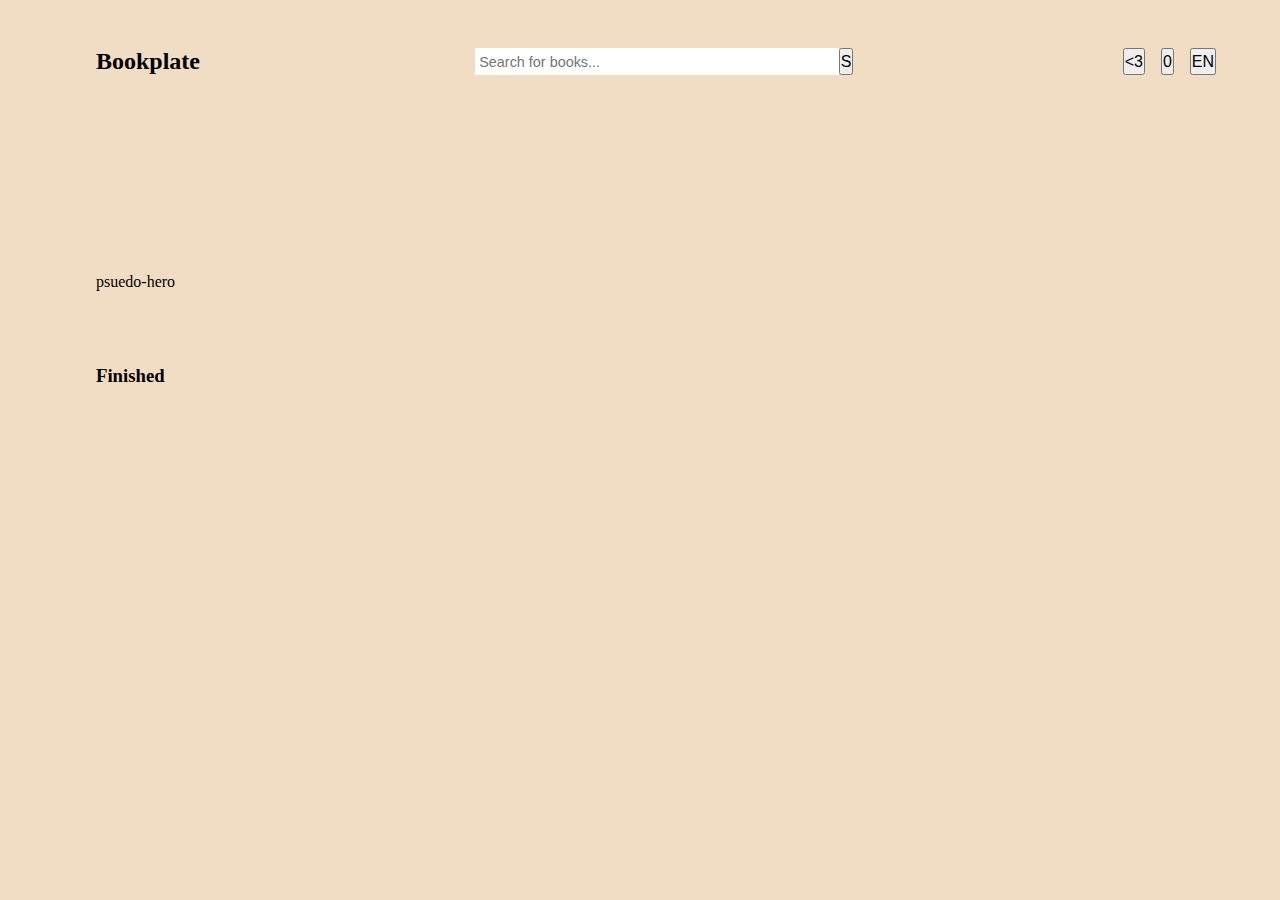
==== index.html @ c185d3dd "design changes" ====
<!DOCTYPE html>
<html lang="en">
<head>
    <script src="main.js"></script>
    <link rel="stylesheet" href="styles.css">
    <meta charset="UTF-8">
    <meta name="viewport" content="width=device-width, initial-scale=1.0">
    <title>BookArchive App</title>
</head>
<body>
    <div id="top-bar">
        <h1>Bookplate</h1>
        <div id="search-box">
            <input type="search" id="site-search" placeholder="Search for books...">
            <button id="search-button" onclick="searchTitle()">S</button>
        </div>
        <div id="top-nav">
        <button><3</button>
        <button>0</button>
        <button>EN</button>
        </div>
    </div>
    <div id="question">
    </div>
    <div id="answer-buttons">
    <button id="yes-button" onclick="clickYes()">Yes</button>
    <button id="no-button" onclick="clickNo()">No</button>
    </div>
    <div id="book-interface">
    psuedo-hero
    </div>
        <div id="favorites"></div>
    <div class="book-tables">
        <h3>Finished</h3>
        <div class="book-table" id="finished-table"></div>
        <div class="book-table" id="reading-table"></div>
        <div class="book-table" id="wishlist-table"></div>
    </div>
</body>
</html>
---- styles.css ----
* {
    display: border-box;
    margin: 0;
    padding: 0;
}
body {background-color: rgb(240, 221, 196);}
#top-bar {
    display: flex;
}
#favorites {
    padding: 0.3rem;
    display: flex;
}
#favorites div {
    margin: 0.3rem;
}
a { 
    color: rgb(71, 68, 231);
    text-decoration: none;
}
#top-bar {
    display: flex;
    padding: 3rem;
}
h1 {
    flex: 1;
    margin-left: 3rem;
    font-size: 1.5rem;
}
#search-box {
    display: flex;
    flex: 1;
}
#top-nav {
    flex: 1;
    display: flex;
    justify-content: flex-end;
}
#top-nav button {
    margin-right: 1rem;
}
#site-search {
    border:solid white;
    font-size: 0.9rem;
    padding: 0.1rem;
    width: 100%;
}
#question {
    margin-top: 1.5rem;
    display: flex;
    justify-content: center;
}
span {
    color:rgb(71, 68, 231);
}
#answer-buttons {
    margin-top: 0.5rem;
    display: flex;
    justify-content: center;
    visibility: hidden;
}
#book-interface {
    background-color: rgb(240, 221, 196);
    margin: 3rem;
    margin-bottom: 0;
    padding: 3rem;
    display: flex;
}
#book-interface h2 {
    margin-top: 1.5rem;
    margin-bottom: 3rem;
}
#similar-titles-container {
    width: 100%;
    display: flex;
    flex-direction: column;
}
#similar-titles-container h2 {
    margin: 0;
}
#similar-titles td {
    text-align: start;
}
#options {
    display:flex;
    flex-direction: column;
    align-items: flex-end;
}
#cover-image-container {
    display: flex;
    margin-right: 1.5rem;
}
.book-tables {
    padding: 3rem;
    padding-top: 1rem;
    display: flex;
    flex-direction: column;
    justify-content: center;
}
.book-table {
    display:flex;
    margin: 3rem;
    margin-top: 0;
}
button {
    font-size: 1rem;
}
table, th, td {
    border: 1px solid black;
    border-collapse: collapse;
  }
th, td {
    padding: 0.25rem;
}
td {
    text-align: center;
}
h3 {
    margin: 3rem;
    margin-bottom: 0;
    margin-top: 0;
}
#finished {
    display: flex;

}
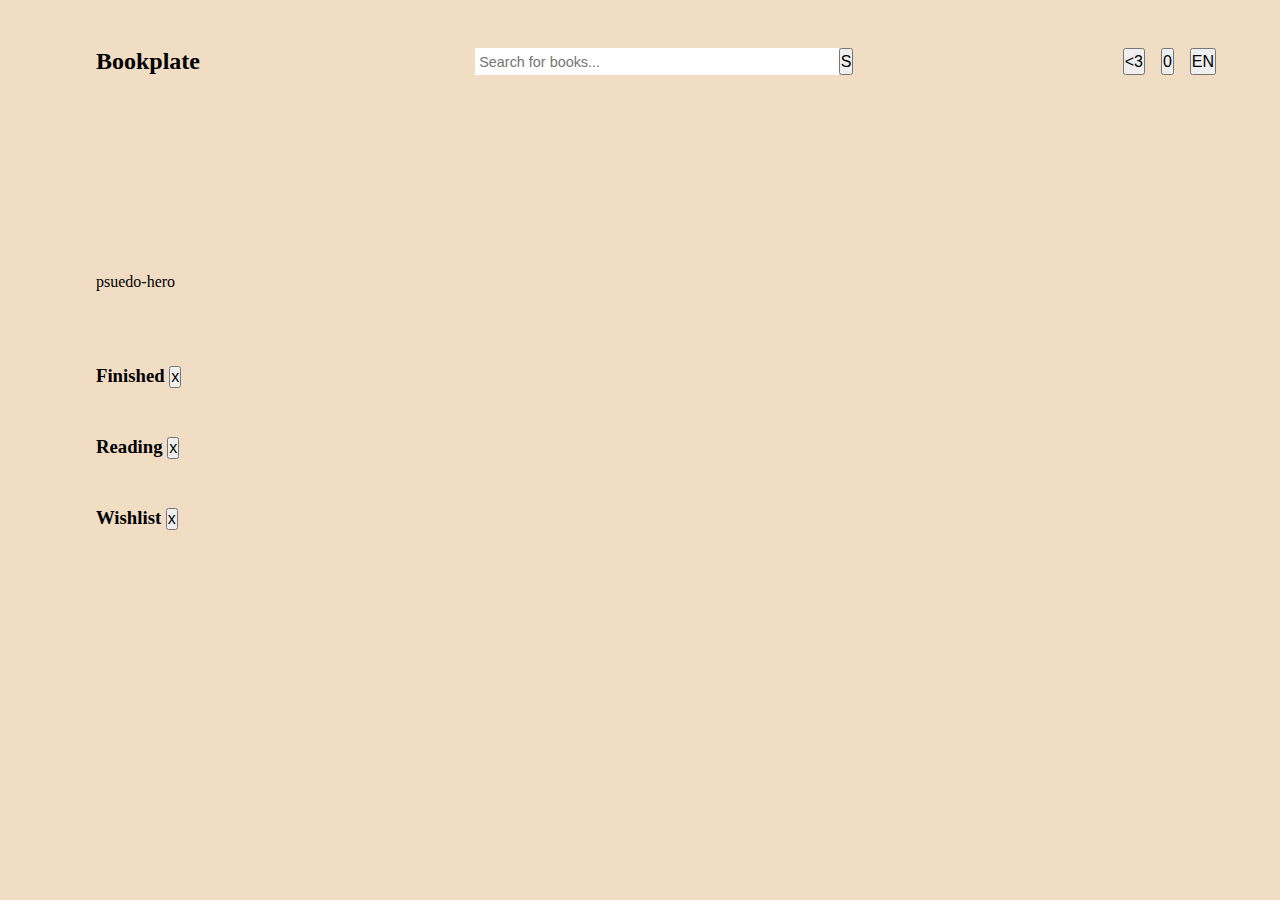
==== commit 54684d89: "implementing localStorage and clickable images" ====
--- a/index.html
+++ b/index.html
@@ -31,9 +31,11 @@
     </div>
         <div id="favorites"></div>
     <div class="book-tables">
-        <h3>Finished</h3>
+        <h3>Finished <button id="clear-button" onclick="clearTable('finished')">x</button></h3>
         <div class="book-table" id="finished-table"></div>
+        <h3>Reading <button id="clear-button" onclick="clearTable('reading')">x</button></h3>
         <div class="book-table" id="reading-table"></div>
+        <h3>Wishlist <button id="clear-button" onclick="clearTable('wishlist')">x</button></h3>
         <div class="book-table" id="wishlist-table"></div>
     </div>
 </body>
--- a/styles.css
+++ b/styles.css
@@ -122,5 +122,4 @@
 }
 #finished {
     display: flex;
-
 }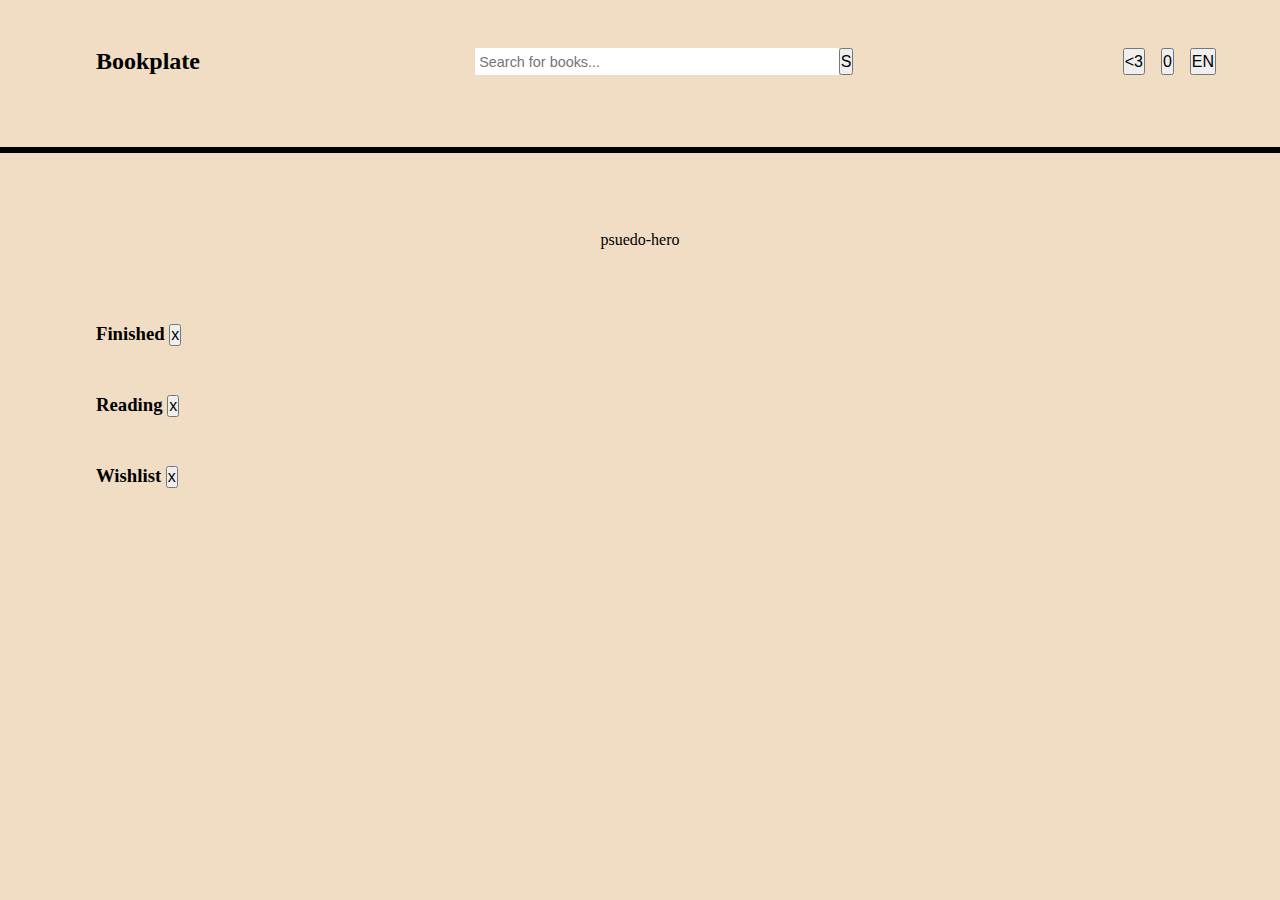
==== commit eb442a90: "desing changes" ====
--- a/index.html
+++ b/index.html
@@ -9,7 +9,7 @@
 </head>
 <body>
     <div id="top-bar">
-        <h1>Bookplate</h1>
+        <h1 onclick="location.reload();">Bookplate</h1> <!-- href -->
         <div id="search-box">
             <input type="search" id="site-search" placeholder="Search for books...">
             <button id="search-button" onclick="searchTitle()">S</button>
@@ -20,7 +20,7 @@
         <button>EN</button>
         </div>
     </div>
-    <div id="question">
+        <div id="question">
     </div>
     <div id="answer-buttons">
     <button id="yes-button" onclick="clickYes()">Yes</button>
--- a/styles.css
+++ b/styles.css
@@ -46,6 +46,7 @@
     width: 100%;
 }
 #question {
+    border: solid;
     margin-top: 1.5rem;
     display: flex;
     justify-content: center;
@@ -62,13 +63,16 @@
 #book-interface {
     background-color: rgb(240, 221, 196);
     margin: 3rem;
+    margin-top: 0;
     margin-bottom: 0;
     padding: 3rem;
     display: flex;
+    flex-direction: column;
+    align-items: center;
 }
 #book-interface h2 {
+    text-align: center;
     margin-top: 1.5rem;
-    margin-bottom: 3rem;
 }
 #similar-titles-container {
     width: 100%;
@@ -82,13 +86,22 @@
     text-align: start;
 }
 #options {
-    display:flex;
-    flex-direction: column;
-    align-items: flex-end;
+    display: flex;
+    justify-content: center;
+}
+#options button {
+    margin: 0.1rem;
+    width: 1.5rem;
+    height: 1.5rem;
 }
 #cover-image-container {
     display: flex;
-    margin-right: 1.5rem;
+    height: 15rem;
+    width: 10rem;
+}
+#cover-image {
+    height: 15rem;
+    width: 10rem;
 }
 .book-tables {
     padding: 3rem;
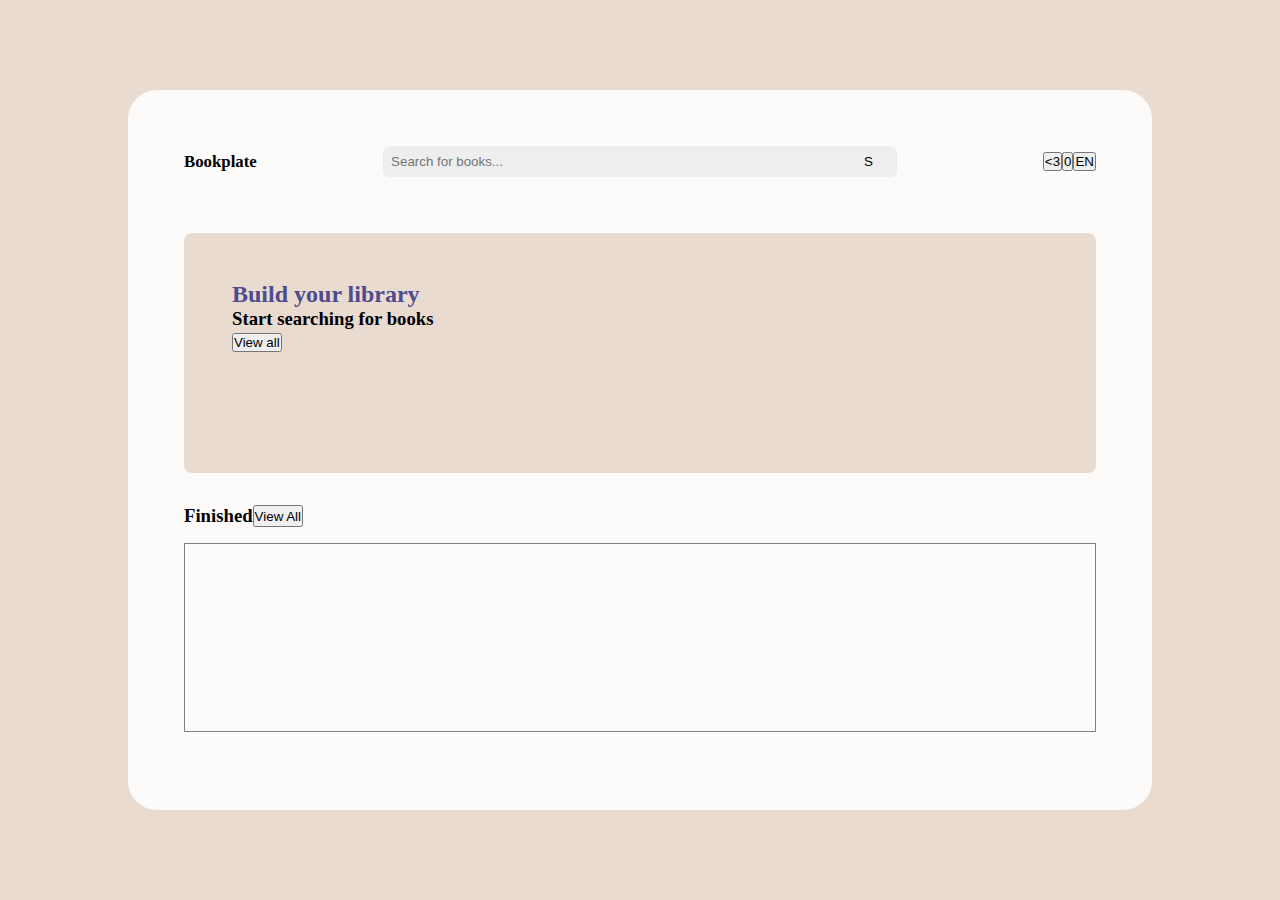
==== commit 329b9814: "basic structure" ====
--- a/index.html
+++ b/index.html
@@ -5,38 +5,35 @@
     <link rel="stylesheet" href="styles.css">
     <meta charset="UTF-8">
     <meta name="viewport" content="width=device-width, initial-scale=1.0">
-    <title>BookArchive App</title>
+    <title>Booklet App</title>
 </head>
 <body>
-    <div id="top-bar">
-        <h1 onclick="location.reload();">Bookplate</h1> <!-- href -->
-        <div id="search-box">
-            <input type="search" id="site-search" placeholder="Search for books...">
-            <button id="search-button" onclick="searchTitle()">S</button>
+    <div id="app-container">
+        <div id="top-bar">
+            <div id="logo">
+                <h1 onclick="location.reload();">Bookplate</h1> <!-- href -->
+            </div>
+            <div id="search-box">
+                <input type="search" id="site-search" placeholder="Search for books...">
+                <button id="search-button" onclick="searchTitle()">S</button>
+            </div>
+            <div id="top-icons">
+                <button><3</button>
+                <button>0</button>
+                <button>EN</button>
+            </div>
         </div>
-        <div id="top-nav">
-        <button><3</button>
-        <button>0</button>
-        <button>EN</button>
+        <div id="book-interface">
+            <h2>Build your library</h2>
+            <h3>Start searching for books<h3>
+            <button>View all</button>
         </div>
+    <div id="current-shelf">
+        <h3>Finished</h3>
+        <button>View All</button>
     </div>
-        <div id="question">
+    <div id="books-container">
     </div>
-    <div id="answer-buttons">
-    <button id="yes-button" onclick="clickYes()">Yes</button>
-    <button id="no-button" onclick="clickNo()">No</button>
-    </div>
-    <div id="book-interface">
-    psuedo-hero
-    </div>
-        <div id="favorites"></div>
-    <div class="book-tables">
-        <h3>Finished <button id="clear-button" onclick="clearTable('finished')">x</button></h3>
-        <div class="book-table" id="finished-table"></div>
-        <h3>Reading <button id="clear-button" onclick="clearTable('reading')">x</button></h3>
-        <div class="book-table" id="reading-table"></div>
-        <h3>Wishlist <button id="clear-button" onclick="clearTable('wishlist')">x</button></h3>
-        <div class="book-table" id="wishlist-table"></div>
     </div>
 </body>
 </html>--- a/styles.css
+++ b/styles.css
@@ -3,136 +3,85 @@
     margin: 0;
     padding: 0;
 }
-body {background-color: rgb(240, 221, 196);}
-#top-bar {
+/* 
+##e9dbd0 - light-beige
+#E5CCB8 - beige (button)
+#FCFBFA - off-white
+#4f4b8f - purple
+
+#B8AAA7 - brown
+#F0BBE3 - pink
+#7E6A80 - gray (font)
+#3B2F4A - dark-purple
+#EAA451 - orange
+*/
+body {
+    background-color: #e9dbd0;
+    height: 100vh;
+    width: 100vw;
     display: flex;
 }
-#favorites {
-    padding: 0.3rem;
-    display: flex;
-}
-#favorites div {
-    margin: 0.3rem;
-}
-a { 
-    color: rgb(71, 68, 231);
-    text-decoration: none;
+#app-container {
+    margin: auto;
+    background-color: #FCFBFA;
+    width: 80%;
+    height: 80%;
+    border-radius: 1.8rem;
 }
 #top-bar {
     display: flex;
-    padding: 3rem;
+    align-items: center;
+    margin: 3.5rem;
 }
-h1 {
+#logo {
+    font-size: 0.525rem;
     flex: 1;
-    margin-left: 3rem;
-    font-size: 1.5rem;
 }
 #search-box {
     display: flex;
-    flex: 1;
+    background-color: #eeeeee;
+    flex: 2.5;
+    padding: 0.5rem;
+    border-radius: 0.4rem;
 }
-#top-nav {
+#site-search {
+    width: 100%;
+    border: none;
+    background: none;
+    outline: none;
+    
+}
+#search-button {
+    margin-right: 1rem;
+    border: none;
+    background: none;
+}
+#top-icons {
     flex: 1;
     display: flex;
     justify-content: flex-end;
 }
-#top-nav button {
-    margin-right: 1rem;
+#book-interface {
+    padding: 3rem;
+    border-radius: 0.5rem;
+    margin-left: 3.5rem;
+    margin-right: 3.5rem;
+    height: 20%;
+    background-color: #e9dbd0;
 }
-#site-search {
-    border:solid white;
-    font-size: 0.9rem;
-    padding: 0.1rem;
-    width: 100%;
+h2 {
+    color: #4f4b8f;
 }
-#question {
-    border: solid;
-    margin-top: 1.5rem;
+#current-shelf {
     display: flex;
-    justify-content: center;
+    margin-left: 3.5rem;
+    margin-right: 3.5rem;
+    margin-top: 2rem;
+    margin-bottom: 1rem;
 }
-span {
-    color:rgb(71, 68, 231);
-}
-#answer-buttons {
-    margin-top: 0.5rem;
-    display: flex;
-    justify-content: center;
-    visibility: hidden;
-}
-#book-interface {
-    background-color: rgb(240, 221, 196);
-    margin: 3rem;
-    margin-top: 0;
-    margin-bottom: 0;
-    padding: 3rem;
-    display: flex;
-    flex-direction: column;
-    align-items: center;
-}
-#book-interface h2 {
-    text-align: center;
-    margin-top: 1.5rem;
-}
-#similar-titles-container {
-    width: 100%;
-    display: flex;
-    flex-direction: column;
-}
-#similar-titles-container h2 {
-    margin: 0;
-}
-#similar-titles td {
-    text-align: start;
-}
-#options {
-    display: flex;
-    justify-content: center;
-}
-#options button {
-    margin: 0.1rem;
-    width: 1.5rem;
-    height: 1.5rem;
-}
-#cover-image-container {
-    display: flex;
-    height: 15rem;
-    width: 10rem;
-}
-#cover-image {
-    height: 15rem;
-    width: 10rem;
-}
-.book-tables {
-    padding: 3rem;
-    padding-top: 1rem;
-    display: flex;
-    flex-direction: column;
-    justify-content: center;
-}
-.book-table {
-    display:flex;
-    margin: 3rem;
-    margin-top: 0;
-}
-button {
-    font-size: 1rem;
-}
-table, th, td {
-    border: 1px solid black;
-    border-collapse: collapse;
-  }
-th, td {
-    padding: 0.25rem;
-}
-td {
-    text-align: center;
-}
-h3 {
-    margin: 3rem;
-    margin-bottom: 0;
-    margin-top: 0;
-}
-#finished {
-    display: flex;
+#books-container {
+    border: 1px gray solid;
+    margin-left: 3.5rem;
+    margin-right: 3.5rem;
+    height: 26%;
 }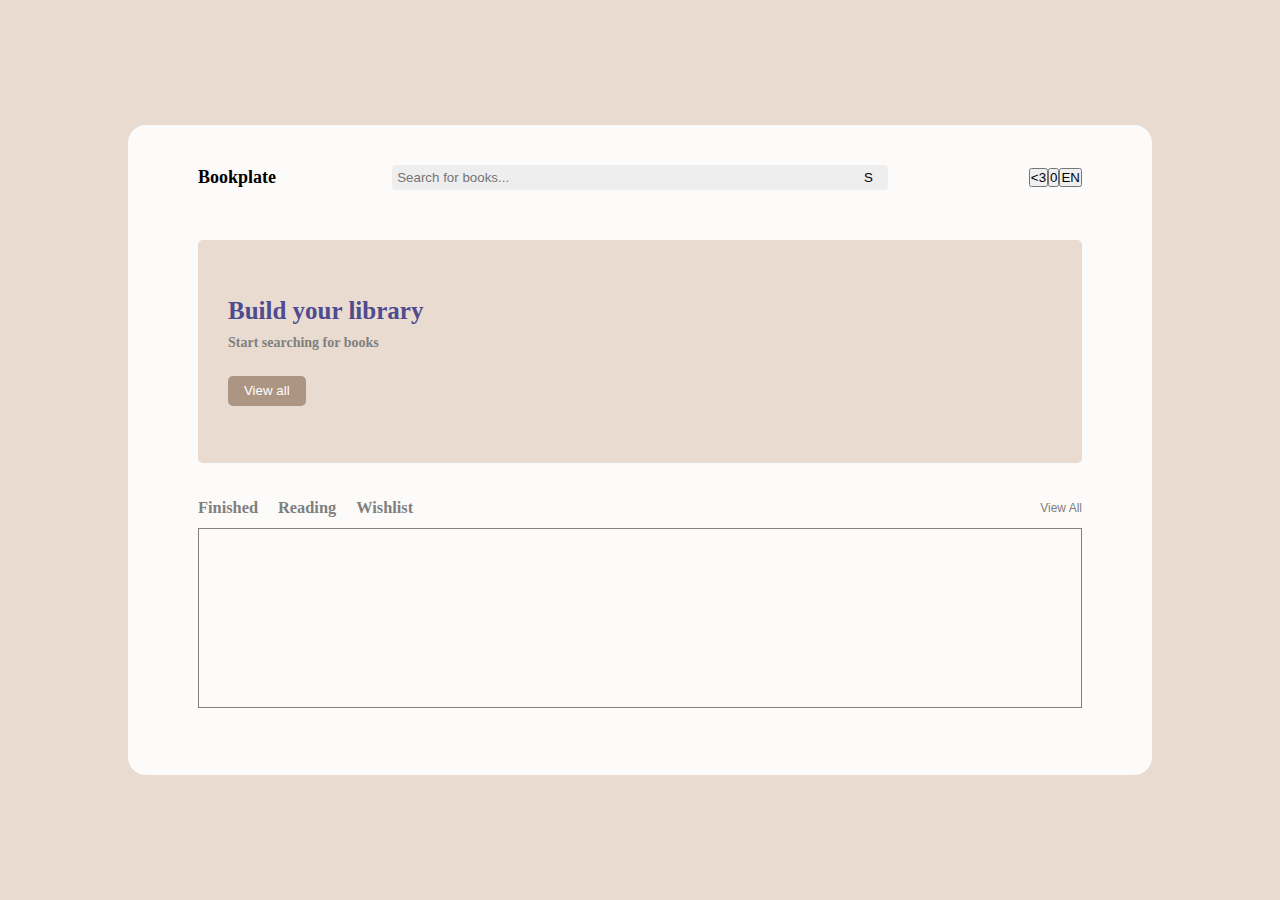
==== commit f41da254: "design" ====
--- a/index.html
+++ b/index.html
@@ -11,7 +11,7 @@
     <div id="app-container">
         <div id="top-bar">
             <div id="logo">
-                <h1 onclick="location.reload();">Bookplate</h1> <!-- href -->
+                <h1 id="logo-text" onclick="location.reload();">Bookplate</h1> <!-- href -->
             </div>
             <div id="search-box">
                 <input type="search" id="site-search" placeholder="Search for books...">
@@ -26,14 +26,16 @@
         <div id="book-interface">
             <h2>Build your library</h2>
             <h3>Start searching for books<h3>
-            <button>View all</button>
+            <button id="hero-view-all">View all</button>
         </div>
     <div id="current-shelf">
         <h3>Finished</h3>
+        <h3>Reading</h3>
+        <h3>Wishlist</h3>
         <button>View All</button>
     </div>
-    <div id="books-container">
-    </div>
+        <div id="books-container">
+        </div>
     </div>
 </body>
 </html>--- a/styles.css
+++ b/styles.css
@@ -3,6 +3,9 @@
     margin: 0;
     padding: 0;
 }
+html { font-size: 62.5%; } 
+body { font-size: 1.4rem; } /* =14px */
+h1   { font-size: 2.4rem; } /* =24px */
 /* 
 ##e9dbd0 - light-beige
 #E5CCB8 - beige (button)
@@ -25,17 +28,22 @@
     margin: auto;
     background-color: #FCFBFA;
     width: 80%;
-    height: 80%;
+    min-height: 65rem;
+    height: 70%;
     border-radius: 1.8rem;
 }
 #top-bar {
     display: flex;
     align-items: center;
-    margin: 3.5rem;
+    margin: 4rem;
+    margin-left: 7rem;
+    margin-right: 7rem;
 }
 #logo {
-    font-size: 0.525rem;
     flex: 1;
+}
+#logo-text {
+    font-size: 1.8rem;
 }
 #search-box {
     display: flex;
@@ -62,26 +70,59 @@
     justify-content: flex-end;
 }
 #book-interface {
+    display: flex;
+    flex-direction: column;
     padding: 3rem;
     border-radius: 0.5rem;
-    margin-left: 3.5rem;
-    margin-right: 3.5rem;
-    height: 20%;
+    margin-top: 5rem;
+    margin-left: 7rem;
+    margin-right: 7rem;
+    height: 25%;
     background-color: #e9dbd0;
+    justify-content: center;
+}
+#book-interface h2 {
+    font-size: 2.5rem;
+}
+#book-interface h3 {
+    margin-top: 1rem;
+    font-size: 1.4rem;
+    color: gray;
+}
+#hero-view-all {
+    margin-top: 1.5rem;
+    background: #ac9583;
+    color: white;
+    padding: 0.75rem;
+    border-radius: 0.5rem;
+    border:none;
+    width: 7.75rem;
 }
 h2 {
     color: #4f4b8f;
 }
 #current-shelf {
     display: flex;
-    margin-left: 3.5rem;
-    margin-right: 3.5rem;
-    margin-top: 2rem;
+    margin-left: 7rem;
+    margin-right: 7rem;
+    margin-top: 3.5rem;
     margin-bottom: 1rem;
 }
+#current-shelf h3 {
+    margin-right: 2rem;
+    color: gray;
+}
+#current-shelf button {
+    font-size: 1.2rem;
+    margin-left: auto;
+    border: none;
+    background: none;
+    color: gray;
+}
 #books-container {
+    display: flex;
     border: 1px gray solid;
-    margin-left: 3.5rem;
-    margin-right: 3.5rem;
-    height: 26%;
+    margin-left: 7rem;
+    margin-right: 7rem;
+    height: 27.5%;
 }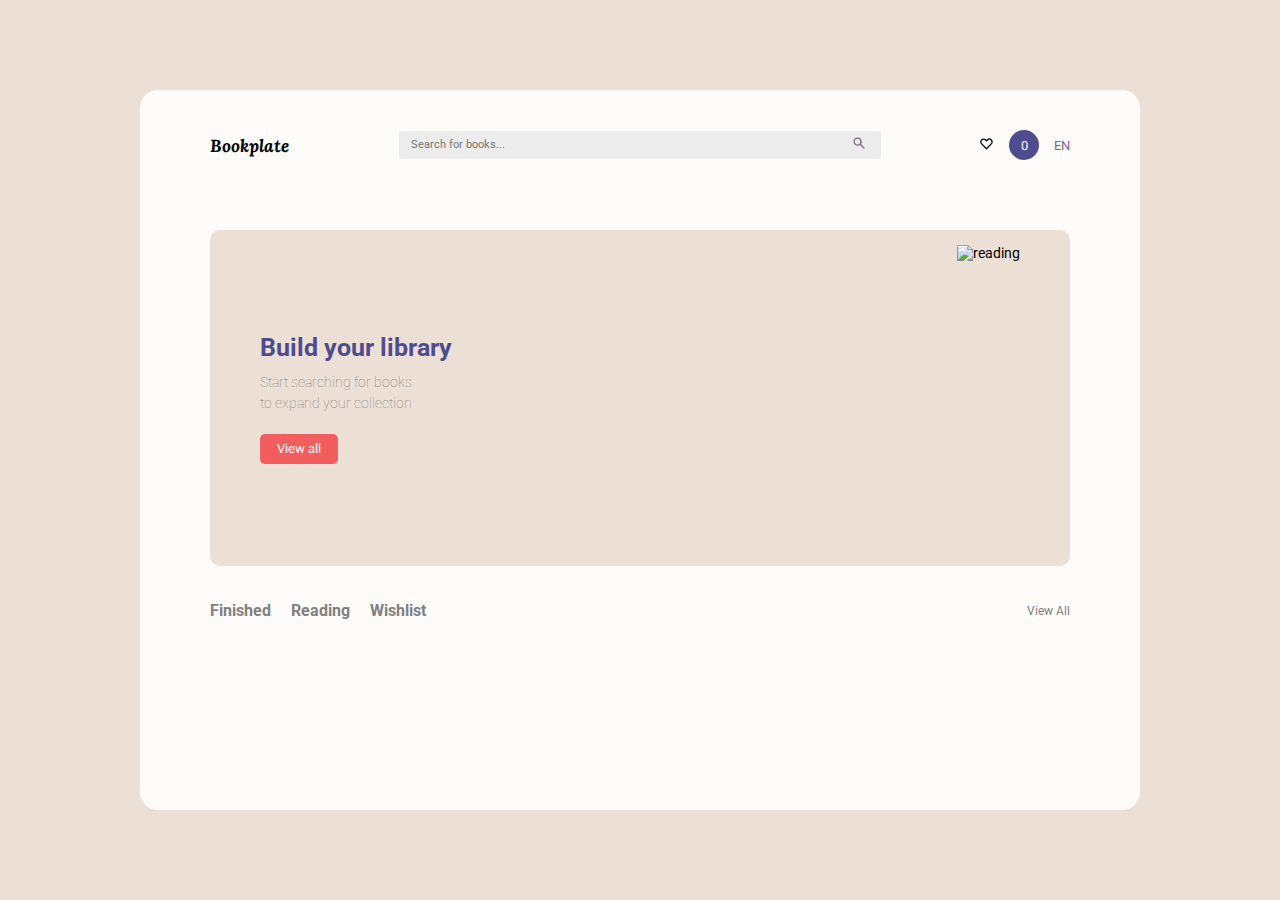
==== commit e80d6068: "design changes" ====
--- a/index.html
+++ b/index.html
@@ -1,6 +1,10 @@
 <!DOCTYPE html>
 <html lang="en">
 <head>
+    <link rel="preconnect" href="https://fonts.gstatic.com"> 
+    <link href="https://fonts.googleapis.com/css2?family=Lora:ital,wght@1,700&display=swap" rel="stylesheet">
+    <link rel="preconnect" href="https://fonts.gstatic.com"> 
+    <link href="https://fonts.googleapis.com/css2?family=Roboto&display=swap" rel="stylesheet">
     <script src="main.js"></script>
     <link rel="stylesheet" href="styles.css">
     <meta charset="UTF-8">
@@ -15,18 +19,33 @@
             </div>
             <div id="search-box">
                 <input type="search" id="site-search" placeholder="Search for books...">
-                <button id="search-button" onclick="searchTitle()">S</button>
+                <button id="search-button" onclick="searchTitle()">
+                    <svg xmlns="http://www.w3.org/2000/svg" viewBox="0 0 20 20" fill="currentColor">
+                        <path fill-rule="evenodd" d="M8 4a4 4 0 100 8 4 4 0 000-8zM2 8a6 6 0 1110.89 3.476l4.817 4.817a1 1 0 01-1.414 1.414l-4.816-4.816A6 6 0 012 8z" clip-rule="evenodd" />
+                    </svg>
+                </button>
             </div>
             <div id="top-icons">
-                <button><3</button>
-                <button>0</button>
-                <button>EN</button>
+                <button id="favorites-button">
+                    <svg xmlns="http://www.w3.org/2000/svg" fill="none" viewBox="0 0 24 24" stroke="currentColor">
+                        <path stroke-linecap="round" stroke-linejoin="round" stroke-width="2" 
+                         d="M4.318 6.318a4.5 4.5 0 000 6.364L12 20.364l7.682-7.682a4.5 4.5 0
+                         00-6.364-6.364L12 7.636l-1.318-1.318a4.5 4.5 0 00-6.364 0z" />
+                    </svg>
+                </button>
+                <button id="top-counter">0</button>
+                <button id="language-button">EN</button>
             </div>
         </div>
         <div id="book-interface">
-            <h2>Build your library</h2>
-            <h3>Start searching for books<h3>
-            <button id="hero-view-all">View all</button>
+            <div id="hero-text">
+                <h2>Build your library</h2>
+                <h3>Start searching for books</br>to expand your collection<h3>
+                <button id="hero-view-all">View all</button>
+            </div>
+            <div id="hero-image">
+                <img src='https://svgshare.com/i/TD3.svg' title='reading' />
+            </div>
         </div>
     <div id="current-shelf">
         <h3>Finished</h3>
--- a/styles.css
+++ b/styles.css
@@ -2,6 +2,7 @@
     display: border-box;
     margin: 0;
     padding: 0;
+    font-family: 'Roboto', sans-serif;
 }
 html { font-size: 62.5%; } 
 body { font-size: 1.4rem; } /* =14px */
@@ -19,7 +20,7 @@
 #EAA451 - orange
 */
 body {
-    background-color: #e9dbd0;
+    background-color: #ecdfd5;
     height: 100vh;
     width: 100vw;
     display: flex;
@@ -27,9 +28,10 @@
 #app-container {
     margin: auto;
     background-color: #FCFBFA;
-    width: 80%;
+    min-width: 100rem;
+    width: 75%;
     min-height: 65rem;
-    height: 70%;
+    height: 80%;
     border-radius: 1.8rem;
 }
 #top-bar {
@@ -43,16 +45,20 @@
     flex: 1;
 }
 #logo-text {
-    font-size: 1.8rem;
+    font-family: 'Lora', serif;
+    font-style: italic;
+    font-size: 1.75rem;
 }
 #search-box {
     display: flex;
-    background-color: #eeeeee;
+    background-color: #ECECEC;
     flex: 2.5;
     padding: 0.5rem;
     border-radius: 0.4rem;
 }
 #site-search {
+    font-size: 1.125rem;
+    margin-left: 0.7rem;
     width: 100%;
     border: none;
     background: none;
@@ -63,35 +69,75 @@
     margin-right: 1rem;
     border: none;
     background: none;
+    width: 1.5rem;
+    color: #7E6A80;
 }
 #top-icons {
     flex: 1;
     display: flex;
     justify-content: flex-end;
 }
+#favorites-button {
+    width: 1.5rem;
+    border: none;
+    background: none;
+    margin-right: 1.5rem;
+}
+#top-counter {
+    background-color: #4f4b8f;
+    width: 3rem;
+    height: 3rem;
+    border: none;
+    color: #FCFBFA;
+    border-radius: 50%;
+    margin-right: 1.5rem;
+}
+#language-button {
+    color: #7E6A80;
+    border: none;
+    background: none;
+}
 #book-interface {
     display: flex;
-    flex-direction: column;
-    padding: 3rem;
-    border-radius: 0.5rem;
-    margin-top: 5rem;
+    padding: 1.5rem;
+    padding-left: 5rem;
+    padding-right: 5rem;
+    border-radius: 1rem;
     margin-left: 7rem;
     margin-right: 7rem;
-    height: 25%;
-    background-color: #e9dbd0;
+    margin-top: 7rem;
+    height: 42.5%;
+    background-color: #ecdfd5;
+}
+#hero-text {
+    flex: 1;
+    display: flex;
+    flex-direction: column;
     justify-content: center;
+}
+#hero-image {
+    display: flex;
+    flex: 1;
+}
+#hero-image img {
+    display: flex;
+    margin-left: auto;
+    max-height: 100%;
+    max-width: 100%;
 }
 #book-interface h2 {
     font-size: 2.5rem;
 }
 #book-interface h3 {
+    font-weight: 100;
     margin-top: 1rem;
     font-size: 1.4rem;
     color: gray;
+    line-height: 150%;
 }
 #hero-view-all {
-    margin-top: 1.5rem;
-    background: #ac9583;
+    margin-top: 1rem;
+    background: #F25E5E;
     color: white;
     padding: 0.75rem;
     border-radius: 0.5rem;
@@ -120,8 +166,8 @@
     color: gray;
 }
 #books-container {
+    margin-top: 1rem;
     display: flex;
-    border: 1px gray solid;
     margin-left: 7rem;
     margin-right: 7rem;
     height: 27.5%;
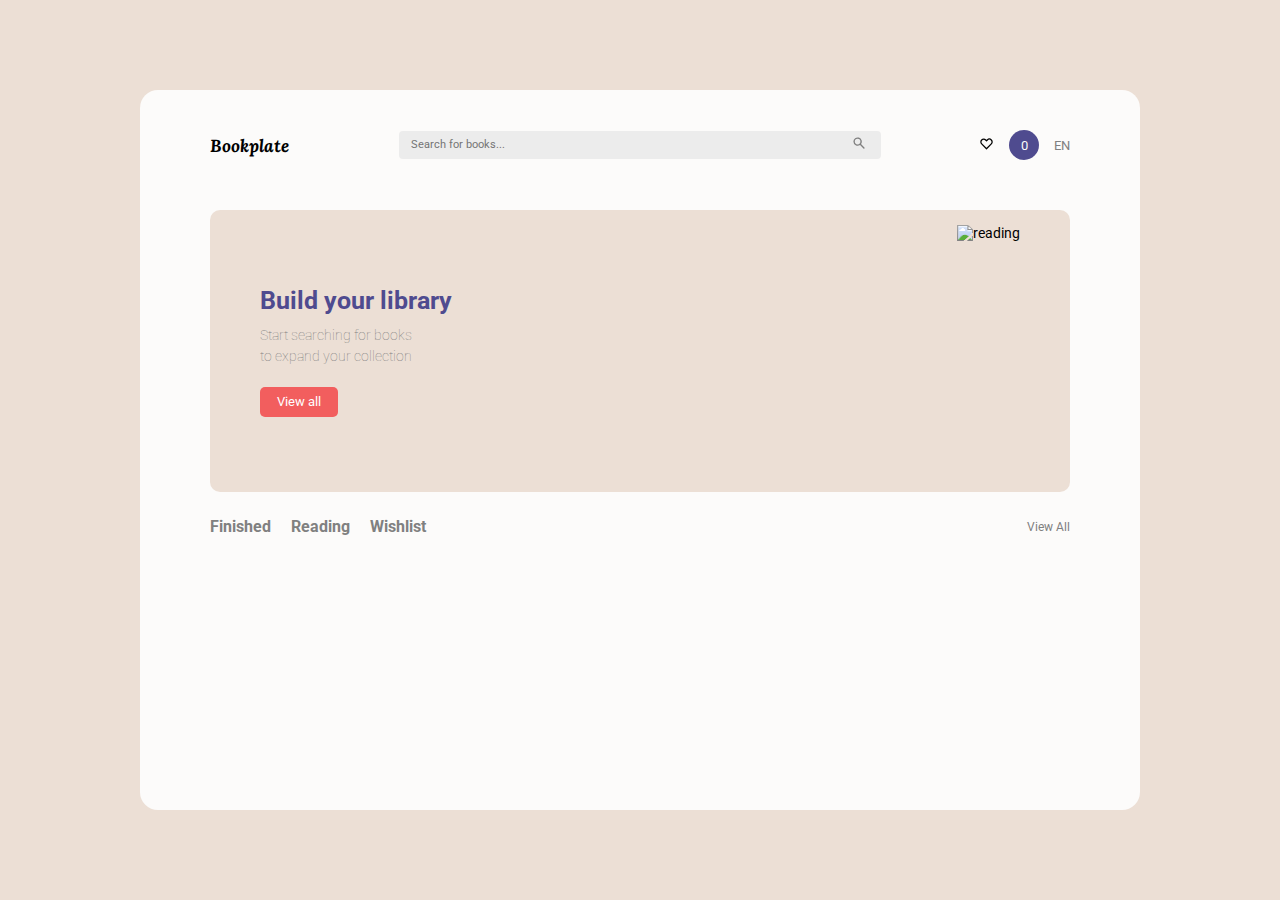
==== commit ffc5c48d: "options and bookshelves" ====
--- a/index.html
+++ b/index.html
@@ -47,13 +47,14 @@
                 <img src='https://svgshare.com/i/TD3.svg' title='reading' />
             </div>
         </div>
-    <div id="current-shelf">
-        <h3>Finished</h3>
-        <h3>Reading</h3>
-        <h3>Wishlist</h3>
-        <button>View All</button>
-    </div>
-        <div id="books-container">
+    <div id="bookshelf">
+        <div id="current-shelf">
+            <h3>Finished</h3>
+            <h3>Reading</h3>
+            <h3>Wishlist</h3>
+            <button>View All</button>
+        </div>
+            <div id="books-container">
         </div>
     </div>
 </body>
--- a/styles.css
+++ b/styles.css
@@ -30,7 +30,7 @@
     background-color: #FCFBFA;
     min-width: 100rem;
     width: 75%;
-    min-height: 65rem;
+    min-height: 67rem;
     height: 80%;
     border-radius: 1.8rem;
 }
@@ -70,7 +70,7 @@
     border: none;
     background: none;
     width: 1.5rem;
-    color: #7E6A80;
+    color: gray;
 }
 #top-icons {
     flex: 1;
@@ -93,7 +93,7 @@
     margin-right: 1.5rem;
 }
 #language-button {
-    color: #7E6A80;
+    color: gray;
     border: none;
     background: none;
 }
@@ -105,8 +105,8 @@
     border-radius: 1rem;
     margin-left: 7rem;
     margin-right: 7rem;
-    margin-top: 7rem;
-    height: 42.5%;
+    margin-top: 5rem;
+    height: 35%;
     background-color: #ecdfd5;
 }
 #hero-text {
@@ -144,6 +144,93 @@
     border:none;
     width: 7.75rem;
 }
+#question-box {
+    display: flex;
+    align-items: center;
+    justify-content: center;
+    width: 100%;
+    padding: 5rem;
+    flex-direction: column;
+}
+#question-box a, #book-interface a { 
+    color: #4C25D9;
+    text-decoration: none;
+}
+#answer-buttons {
+    display: flex;
+    margin-top: 3.5rem;
+}
+#answer-buttons button {
+    font-size: 1.6rem;
+    color: white;
+    width: 15rem;
+    height: 3.5rem;
+    border-radius: 0.5rem;
+    border: none;
+    margin: 0.5rem;
+    margin-top: 0;
+    margin-bottom: 0;
+}
+#yes-button {
+    background: #4C25D9;
+}
+#no-button {
+    background: #F25E5E;
+}
+#myBook-interface {
+    display: flex;
+    width: 100%;
+    justify-content: center;
+    align-items: center;
+}
+#right-container {
+    display: flex;
+    height: 75%;
+    align-items: center;
+    justify-content: center;
+    flex-direction: column;
+}
+#title-container {
+    display: flex;
+    align-items: center;
+    width: 100%;
+    height: 100%;
+    margin-left: 0.2rem;
+}
+#option-buttons {
+    width: 100%;
+    display: flex;
+    align-items: center;
+    justify-content: center;
+}
+#add-finished, #add-reading, #add-wishlist {
+    width: 10rem;
+    height: 3.5rem;
+    border-radius: 0.5rem;
+    border: none;
+    color: white;
+    background: #4C25D9;
+    margin: 0.2rem;
+    font-size: small;
+}
+#add-favorite {
+    margin-left: auto;
+    margin-right: 0.2rem;
+    width: 3rem;
+    border: none;
+    background: none;
+    color: #F25E5E;
+}
+#cover-image-container {
+    display: flex;
+    height: 100%;
+}
+#cover-image {
+    width: 100%;
+    max-width: 14.5rem;
+    max-height: 23rem;
+    margin: 1.5rem;
+}
 h2 {
     color: #4f4b8f;
 }
@@ -151,7 +238,7 @@
     display: flex;
     margin-left: 7rem;
     margin-right: 7rem;
-    margin-top: 3.5rem;
+    margin-top: 2.5rem;
     margin-bottom: 1rem;
 }
 #current-shelf h3 {
@@ -170,5 +257,31 @@
     display: flex;
     margin-left: 7rem;
     margin-right: 7rem;
-    height: 27.5%;
+    height: 20rem;
+}
+#myBook {
+    margin-right: 2rem;
+    display: flex;
+    flex-direction: column;
+}
+#myBook img {
+    height: 15.5rem;
+    width: 11rem;
+    border-radius: 0.5rem;
+    border: 1px solid rgb(199, 199, 199);
+}
+#myBook-title {
+    display:inline-block;
+    margin-top: 0.9rem;
+    font-size: larger;
+    width: 12rem;
+    min-width: 0;
+    white-space: nowrap;
+    overflow: hidden;
+    text-overflow: ellipsis;
+}
+#myBook-author {
+    font-size: smaller;
+    color: gray;
+    margin-top: 0.4rem;
 }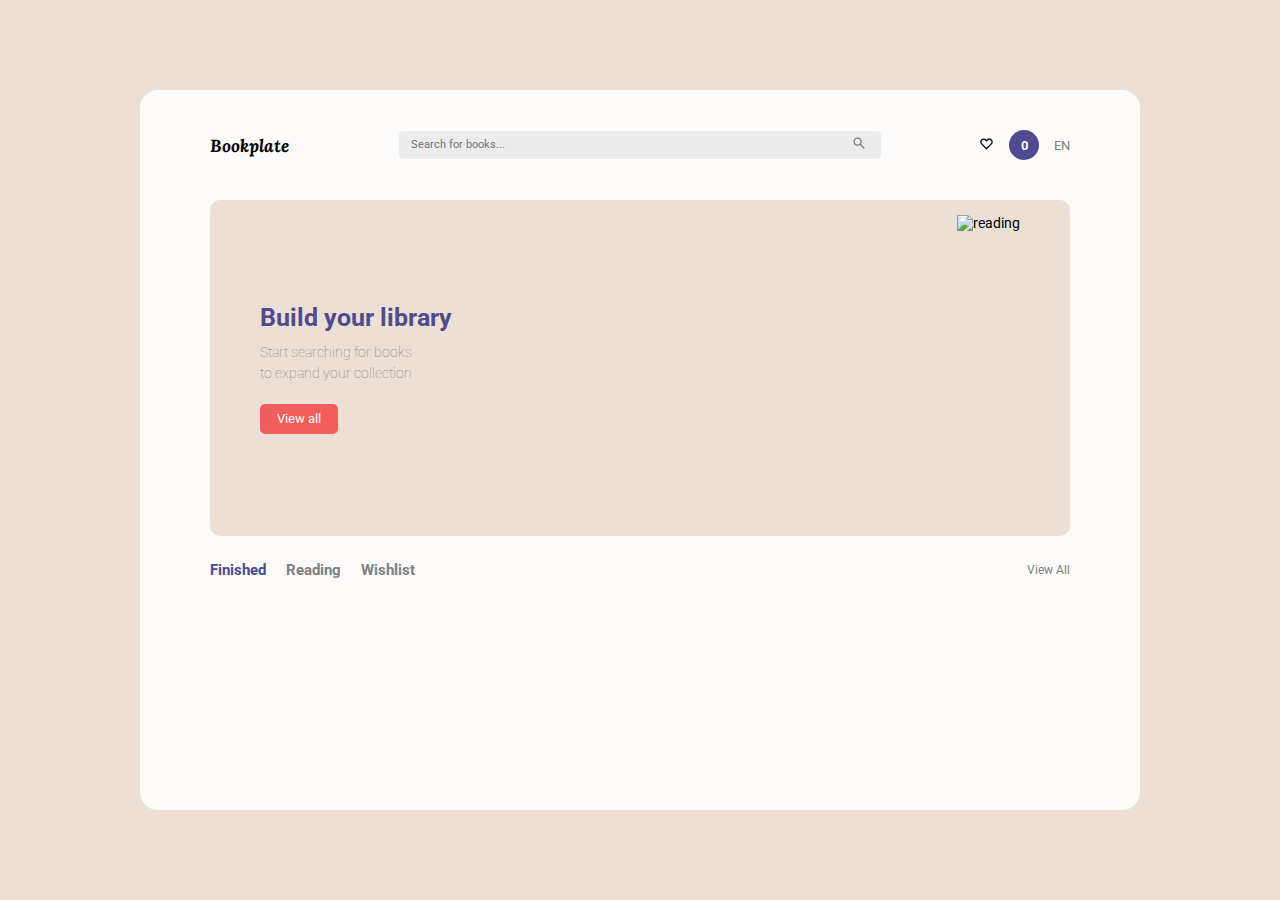
==== commit 234a3b13: "refactoring" ====
--- a/index.html
+++ b/index.html
@@ -14,8 +14,8 @@
 <body>
     <div id="app-container">
         <div id="top-bar">
-            <div id="logo">
-                <h1 id="logo-text" onclick="location.reload();">Bookplate</h1> <!-- href -->
+            <div id="logo" onclick="location.reload();">
+                <h1 id="logo-text" >Bookplate</h1> <!-- href -->
             </div>
             <div id="search-box">
                 <input type="search" id="site-search" placeholder="Search for books...">
@@ -33,7 +33,7 @@
                          00-6.364-6.364L12 7.636l-1.318-1.318a4.5 4.5 0 00-6.364 0z" />
                     </svg>
                 </button>
-                <button id="top-counter">0</button>
+                <button id="collection-counter">0</button>
                 <button id="language-button">EN</button>
             </div>
         </div>
@@ -49,10 +49,16 @@
         </div>
     <div id="bookshelf">
         <div id="current-shelf">
-            <h3>Finished</h3>
-            <h3>Reading</h3>
-            <h3>Wishlist</h3>
-            <button>View All</button>
+            <button class="shelf-button" onclick="changeShelf('finished')" id="finished-shelf">
+                <h3>Finished</h3>
+            </button>
+            <button class="shelf-button" onclick="changeShelf('reading')" id="reading-shelf">
+                <h3>Reading</h3>
+            </button>
+            <button class="shelf-button" onclick="changeShelf('wishlist')" id="wishlist-shelf">
+                <h3>Wishlist</h3>
+            </button>
+            <button id="view-all">View All</button>
         </div>
             <div id="books-container">
         </div>
--- a/styles.css
+++ b/styles.css
@@ -7,18 +7,7 @@
 html { font-size: 62.5%; } 
 body { font-size: 1.4rem; } /* =14px */
 h1   { font-size: 2.4rem; } /* =24px */
-/* 
-##e9dbd0 - light-beige
-#E5CCB8 - beige (button)
-#FCFBFA - off-white
-#4f4b8f - purple
 
-#B8AAA7 - brown
-#F0BBE3 - pink
-#7E6A80 - gray (font)
-#3B2F4A - dark-purple
-#EAA451 - orange
-*/
 body {
     background-color: #ecdfd5;
     height: 100vh;
@@ -63,7 +52,6 @@
     border: none;
     background: none;
     outline: none;
-    
 }
 #search-button {
     margin-right: 1rem;
@@ -83,7 +71,7 @@
     background: none;
     margin-right: 1.5rem;
 }
-#top-counter {
+#collection-counter {
     background-color: #4f4b8f;
     width: 3rem;
     height: 3rem;
@@ -91,6 +79,7 @@
     color: #FCFBFA;
     border-radius: 50%;
     margin-right: 1.5rem;
+    font-weight: bolder;
 }
 #language-button {
     color: gray;
@@ -105,8 +94,8 @@
     border-radius: 1rem;
     margin-left: 7rem;
     margin-right: 7rem;
-    margin-top: 5rem;
-    height: 35%;
+    min-height: 34%;
+    height: 34vh;
     background-color: #ecdfd5;
 }
 #hero-text {
@@ -147,6 +136,7 @@
 #question-box {
     display: flex;
     align-items: center;
+    text-align:center;
     justify-content: center;
     width: 100%;
     padding: 5rem;
@@ -197,11 +187,17 @@
     height: 100%;
     margin-left: 0.2rem;
 }
+#title-container h2 {
+    overflow: hidden;
+    width: 35rem;
+}
+#title-container p {
+    margin-bottom: 1.5rem;
+}
 #option-buttons {
     width: 100%;
     display: flex;
     align-items: center;
-    justify-content: center;
 }
 #add-finished, #add-reading, #add-wishlist {
     width: 10rem;
@@ -214,21 +210,16 @@
     font-size: small;
 }
 #add-favorite {
-    margin-left: auto;
+    margin-left: 0.5rem;
     margin-right: 0.2rem;
     width: 3rem;
     border: none;
     background: none;
     color: #F25E5E;
 }
-#cover-image-container {
-    display: flex;
-    height: 100%;
-}
 #cover-image {
-    width: 100%;
-    max-width: 14.5rem;
-    max-height: 23rem;
+    display: flex;
+    height: 30vh;
     margin: 1.5rem;
 }
 h2 {
@@ -243,15 +234,19 @@
 }
 #current-shelf h3 {
     margin-right: 2rem;
-    color: gray;
-}
-#current-shelf button {
+}
+#current-shelf > #view-all {
     font-size: 1.2rem;
     margin-left: auto;
     border: none;
     background: none;
     color: gray;
 }
+.shelf-button {
+    border: none;
+    background: none;
+    font-size: 1.3rem;
+}
 #books-container {
     margin-top: 1rem;
     display: flex;
@@ -263,16 +258,30 @@
     margin-right: 2rem;
     display: flex;
     flex-direction: column;
+    margin-top: 0.5rem;
 }
 #myBook img {
     height: 15.5rem;
     width: 11rem;
     border-radius: 0.5rem;
     border: 1px solid rgb(199, 199, 199);
+
+}
+#shelf-delete-button {
+    float: right;
+    width: 1.5rem;
+    height: 1.5rem;
+    color: white;
+    background-color: #F25E5E;
+    border: none;
+    margin: 0.1rem;
+    padding: 0.1rem;
+    border-radius: 0.35rem;
+
 }
 #myBook-title {
     display:inline-block;
-    margin-top: 0.9rem;
+    margin-top: 0.8rem;
     font-size: larger;
     width: 12rem;
     min-width: 0;
